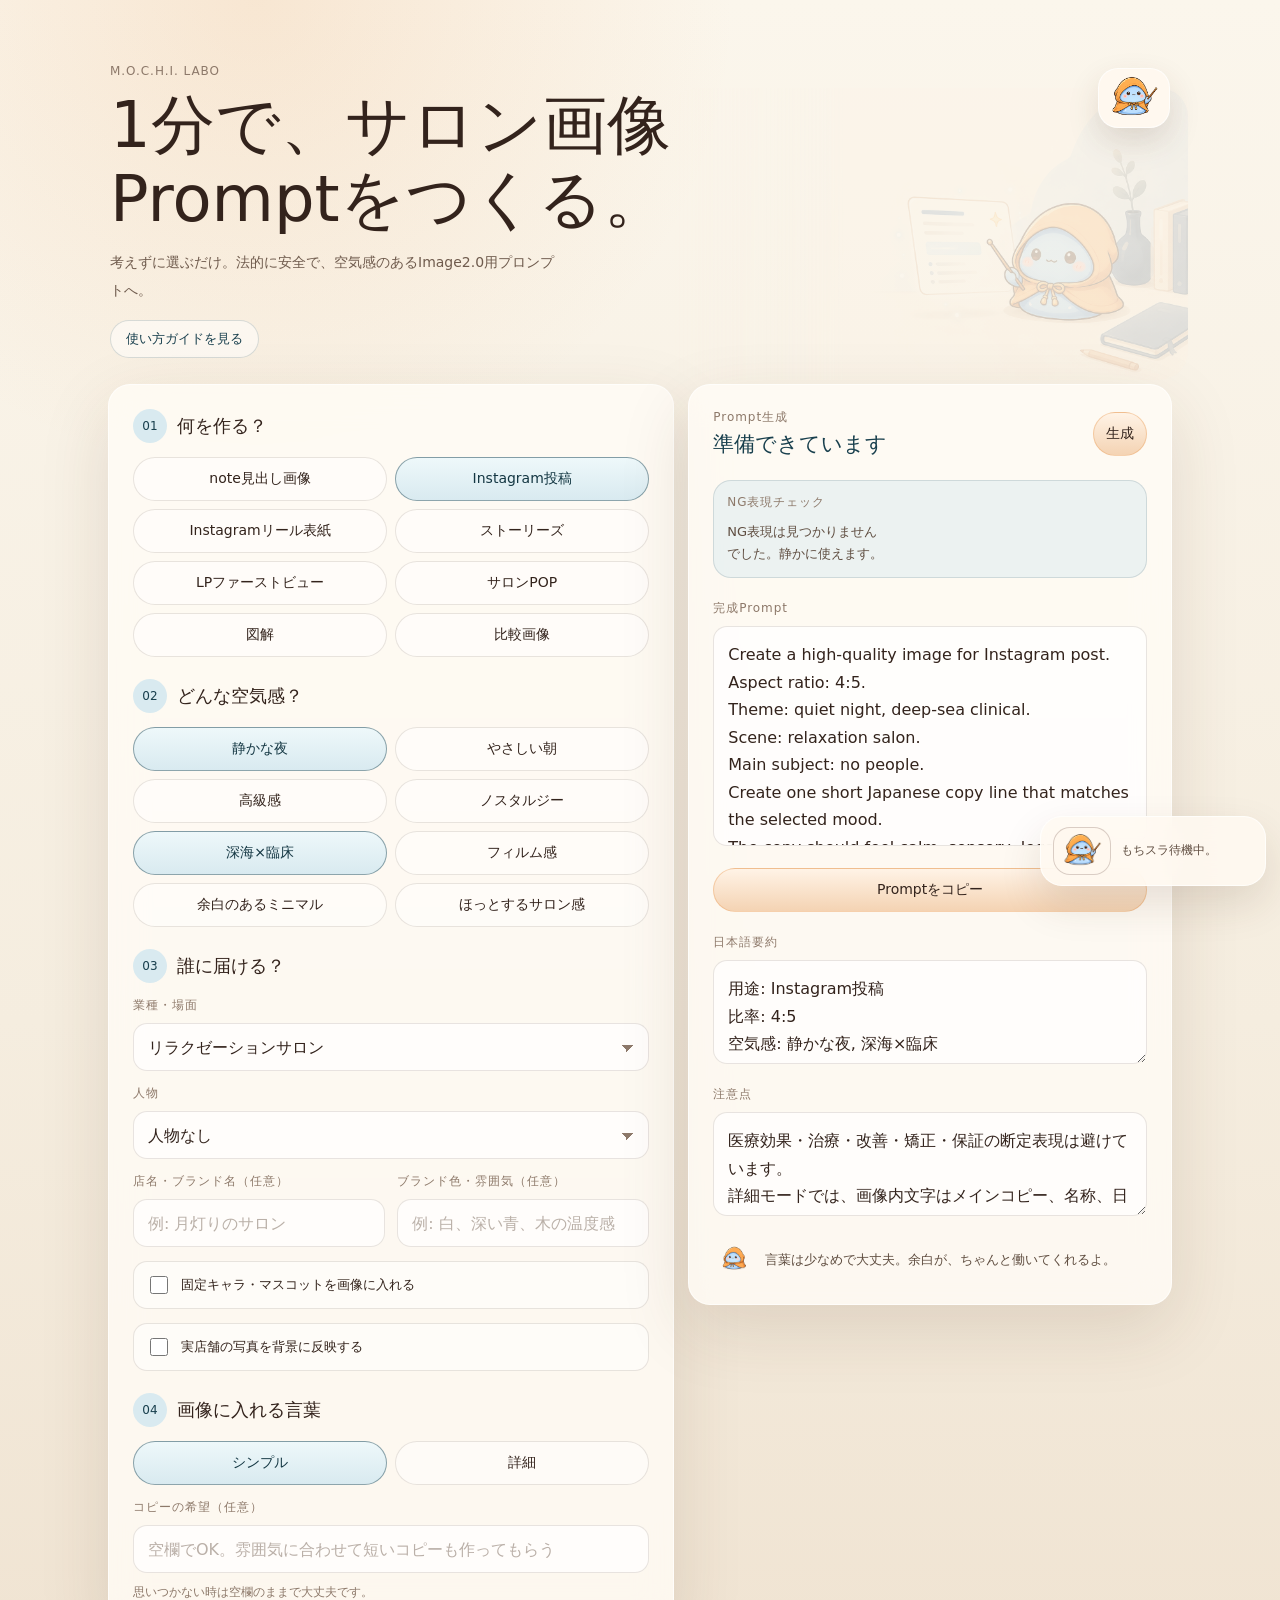
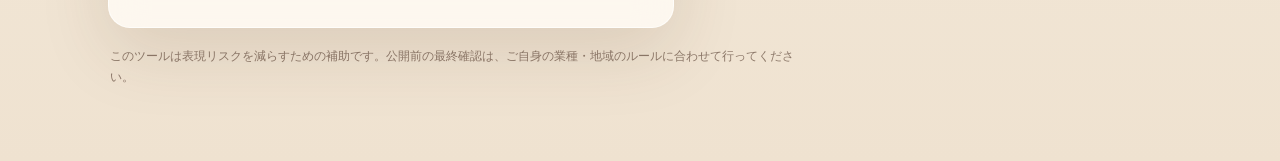
==== index.html @ 172a53a2 "Initial salon prompt maker" ====
<!doctype html>
<html lang="ja">
  <head>
    <meta charset="UTF-8" />
    <meta name="viewport" content="width=device-width, initial-scale=1.0" />
    <title>M.O.C.H.I. LABO Image2.0 Prompt Maker</title>
    <link rel="stylesheet" href="./styles.css" />
  </head>
  <body>
    <main class="app-shell">
      <header class="app-header">
        <div>
          <p class="eyebrow">M.O.C.H.I. LABO</p>
          <h1>1分で、サロン画像Promptをつくる。</h1>
          <p class="lead">考えずに選ぶだけ。法的に安全で、空気感のあるImage2.0用プロンプトへ。</p>
          <a class="guide-link" href="./guide.html">使い方ガイドを見る</a>
        </div>
        <div class="mochi-mark" aria-label="もちスラアイコン" role="img">
          <img src="./assets/mochi-icon-pointer.png" alt="" />
        </div>
      </header>

      <section class="workspace" aria-label="Image2.0 Prompt maker">
        <form class="panel maker-panel" id="promptForm">
          <section class="step">
            <div class="step-heading">
              <span>01</span>
              <h2>何を作る？</h2>
            </div>
            <div class="option-grid" data-group="useCase" data-mode="single"></div>
          </section>

          <section class="step">
            <div class="step-heading">
              <span>02</span>
              <h2>どんな空気感？</h2>
            </div>
            <div class="option-grid" data-group="mood" data-mode="multi"></div>
          </section>

          <section class="step">
            <div class="step-heading">
              <span>03</span>
              <h2>誰に届ける？</h2>
            </div>
            <label>
              <span>業種・場面</span>
              <select id="scene"></select>
            </label>
            <label>
              <span>人物</span>
              <select id="subject"></select>
            </label>
            <div class="detail-grid brand-fields">
              <label>
                <span>店名・ブランド名（任意）</span>
                <input id="brandName" type="text" placeholder="例: 月灯りのサロン" autocomplete="off" />
              </label>
              <label>
                <span>ブランド色・雰囲気（任意）</span>
                <input id="brandStyle" type="text" placeholder="例: 白、深い青、木の温度感" autocomplete="off" />
              </label>
            </div>
            <label class="check-row brand-fields">
              <input id="includeCharacter" type="checkbox" />
              <span>固定キャラ・マスコットを画像に入れる</span>
            </label>
            <label class="check-row brand-fields">
              <input id="useStorePhoto" type="checkbox" />
              <span>実店舗の写真を背景に反映する</span>
            </label>
            <div class="store-photo-note" id="storePhotoNote">
              <strong>もちスラより</strong>
              <p>生成前に、店舗の写真をチャッピーに一緒に添付してね。内装・入口・施術室など、使いたい背景がわかる1枚で大丈夫。</p>
            </div>
            <label class="brand-fields character-field">
              <span>固定キャラ・マスコットの説明</span>
              <input id="characterNote" type="text" placeholder="例: 小さな白い猫のキャラクターを案内役として自然に入れる" autocomplete="off" />
              <small>チェックした時だけPromptに入ります。もちスラはこのツールの案内役としてだけ表示します。</small>
            </label>
          </section>

          <section class="step">
            <div class="step-heading">
              <span>04</span>
              <h2>画像に入れる言葉</h2>
            </div>
            <div class="mode-switch" role="tablist" aria-label="入力モード">
              <button type="button" data-detail-mode="simple">シンプル</button>
              <button type="button" data-detail-mode="detail">詳細</button>
            </div>

            <label class="simple-fields">
              <span>コピーの希望（任意）</span>
              <input id="copyText" type="text" placeholder="空欄でOK。雰囲気に合わせて短いコピーも作ってもらう" autocomplete="off" />
              <small>思いつかない時は空欄のままで大丈夫です。</small>
            </label>

            <div class="detail-fields">
              <label>
                <span>目的</span>
                <select id="detailPurpose">
                  <option value="event">イベント告知</option>
                  <option value="menu">メニュー紹介</option>
                  <option value="campaign">キャンペーン</option>
                </select>
              </label>
              <div class="detail-grid">
                <label>
                  <span>タイトル / 名称</span>
                  <input id="detailTitle" type="text" placeholder="例: 夜のリセットケア" autocomplete="off" />
                </label>
                <label>
                  <span>日時 / 期間</span>
                  <input id="detailDate" type="text" placeholder="例: 5/20 - 5/31" autocomplete="off" />
                </label>
                <label>
                  <span>場所</span>
                  <input id="detailPlace" type="text" placeholder="例: 今泉 private salon" autocomplete="off" />
                </label>
                <label>
                  <span>価格 / 参加費</span>
                  <input id="detailPrice" type="text" placeholder="例: 60min 7,700円" autocomplete="off" />
                </label>
                <label>
                  <span>CTA</span>
                  <input id="detailCta" type="text" placeholder="例: DMでご予約ください" autocomplete="off" />
                </label>
                <label>
                  <span>注意事項</span>
                  <input id="detailNote" type="text" placeholder="例: 画像内は最小限、詳細は本文へ" autocomplete="off" />
                </label>
              </div>
            </div>
          </section>
        </form>

        <aside class="panel output-panel" aria-label="Prompt生成">
          <div class="output-top">
            <div>
              <p class="meta-label">Prompt生成</p>
              <strong id="statusText">準備できています</strong>
            </div>
            <button type="button" id="generateButton">生成</button>
          </div>

          <div class="warning-card" id="warningCard">
            <p class="meta-label">NG表現チェック</p>
            <div id="warningList"></div>
          </div>

          <label class="output-block">
            <span>完成Prompt</span>
            <textarea id="promptOutput" readonly></textarea>
          </label>
          <button class="copy-button" type="button" data-copy-target="promptOutput">Promptをコピー</button>

          <label class="output-block compact">
            <span>日本語要約</span>
            <textarea id="summaryOutput" readonly></textarea>
          </label>

          <label class="output-block compact">
            <span>注意点</span>
            <textarea id="noteOutput" readonly></textarea>
          </label>

          <div class="mochi-advice" id="mochiAdvice">
            <img class="mini-mochi" src="./assets/mochi-icon-smile.png" alt="" aria-hidden="true" />
            <p>言葉は少なめで大丈夫。余白が、ちゃんと働いてくれるよ。</p>
          </div>
        </aside>
      </section>
      <p class="legal-note">
        このツールは表現リスクを減らすための補助です。公開前の最終確認は、ご自身の業種・地域のルールに合わせて行ってください。
      </p>
    </main>

    <div class="floating-mochi" id="floatingMochi" aria-hidden="true">
      <div class="mochi-face">
        <img src="./assets/mochi-icon-pointer.png" alt="" />
      </div>
      <p id="floatingAdvice">もちスラ待機中。</p>
    </div>

    <script src="./app.js"></script>
  </body>
</html>
---- styles.css ----
:root {
  color-scheme: light;
  --bg: #f5eddf;
  --paper: rgba(255, 252, 246, 0.82);
  --paper-strong: #fffaf1;
  --ink: #33231c;
  --muted: #8d796a;
  --line: rgba(77, 55, 42, 0.13);
  --sea: #183f4d;
  --sea-soft: #d9eaf0;
  --orange: #e9a05d;
  --orange-soft: #f6d7bb;
  --blue: #9ed7ef;
  --shadow: rgba(76, 49, 27, 0.13);
  font-family:
    "Yu Gothic", "YuGothic", "Hiragino Kaku Gothic ProN", "Noto Sans JP",
    system-ui, sans-serif;
}

* {
  box-sizing: border-box;
}

body {
  min-height: 100vh;
  margin: 0;
  overflow-x: hidden;
  color: var(--ink);
  background:
    radial-gradient(circle at 20% 0%, rgba(233, 160, 93, 0.18), transparent 30rem),
    linear-gradient(180deg, #fbf6ec 0%, var(--bg) 58%, #efe2d0 100%);
}

body::before {
  position: fixed;
  inset: 0;
  pointer-events: none;
  content: "";
  opacity: 0.18;
  background-image: radial-gradient(rgba(51, 35, 28, 0.18) 0.6px, transparent 0.6px);
  background-size: 4px 4px;
  mix-blend-mode: multiply;
}

button,
input,
select,
textarea {
  font: inherit;
}

button {
  cursor: pointer;
}

.app-shell {
  width: 100%;
  max-width: 1120px;
  min-height: 100vh;
  margin: 0 auto;
  padding: 28px 16px 132px;
}

.app-header {
  position: relative;
  z-index: 0;
  display: block;
  padding: 14px 2px 26px;
}

.app-header::after {
  position: absolute;
  right: -16px;
  bottom: 4px;
  z-index: -1;
  width: min(76vw, 520px);
  aspect-ratio: 16 / 9;
  border-radius: 28px;
  background: url("./assets/mochi-hero-lab.png") right center / cover no-repeat;
  content: "";
  opacity: 0.18;
  mask-image: linear-gradient(90deg, transparent 0%, black 34%, black 100%);
}

.app-header > div:first-child,
.panel,
.option-grid button {
  min-width: 0;
}

.eyebrow,
.meta-label,
label span {
  margin: 0;
  color: var(--muted);
  font-size: 12px;
  letter-spacing: 0.08em;
}

h1 {
  max-width: calc(100% - 84px);
  margin: 10px 0 12px;
  font-size: clamp(31px, 9vw, 64px);
  font-weight: 500;
  line-height: 1.16;
  letter-spacing: 0;
  overflow-wrap: anywhere;
}

.lead {
  max-width: calc(100% - 84px);
  margin: 0;
  color: #6f5b4d;
  font-size: 14px;
  line-height: 2;
}

.guide-link {
  display: inline-flex;
  align-items: center;
  min-height: 38px;
  margin-top: 16px;
  padding: 0 15px;
  border: 1px solid rgba(24, 63, 77, 0.16);
  border-radius: 999px;
  color: var(--sea);
  background: rgba(255, 255, 255, 0.5);
  font-size: 13px;
  text-decoration: none;
}

.workspace {
  display: grid;
  gap: 14px;
}

.panel {
  border: 1px solid rgba(255, 255, 255, 0.65);
  border-radius: 22px;
  background: var(--paper);
  box-shadow: 0 24px 70px var(--shadow);
  backdrop-filter: blur(18px);
}

.maker-panel,
.output-panel {
  display: grid;
  gap: 22px;
  padding: 18px;
}

.step {
  display: grid;
  gap: 14px;
}

.step-heading {
  display: flex;
  align-items: center;
  gap: 10px;
}

.step-heading span {
  display: grid;
  width: 34px;
  height: 34px;
  place-items: center;
  border-radius: 50%;
  color: var(--sea);
  background: var(--sea-soft);
  font-size: 12px;
}

h2 {
  margin: 0;
  font-size: 18px;
  font-weight: 500;
}

label {
  display: grid;
  gap: 9px;
}

label small {
  color: var(--muted);
  font-size: 12px;
  line-height: 1.7;
}

.check-row {
  display: flex;
  align-items: center;
  gap: 10px;
  min-height: 48px;
  padding: 10px 12px;
  border: 1px solid var(--line);
  border-radius: 14px;
  background: rgba(255, 255, 255, 0.5);
}

.check-row input {
  width: 18px;
  min-height: 18px;
  accent-color: var(--sea);
}

.check-row span {
  color: var(--ink);
  font-size: 13px;
  letter-spacing: 0;
}

.character-field.is-hidden {
  display: none;
}

.store-photo-note {
  display: none;
  gap: 4px;
  padding: 12px 14px;
  border: 1px solid rgba(24, 63, 77, 0.16);
  border-radius: 16px;
  background: rgba(217, 234, 240, 0.46);
}

.store-photo-note.is-visible {
  display: grid;
}

.store-photo-note strong {
  color: var(--sea);
  font-size: 12px;
  font-weight: 600;
}

.store-photo-note p {
  margin: 0;
  color: #5f4d40;
  font-size: 13px;
  line-height: 1.75;
}

.guide-shell {
  max-width: 980px;
}

.guide-layout {
  display: grid;
  gap: 14px;
  margin-top: 14px;
}

.guide-panel {
  display: grid;
  gap: 16px;
  padding: 20px;
}

.guide-steps,
.guide-list {
  display: grid;
  gap: 12px;
}

.guide-steps section,
.guide-list div,
.guide-example {
  display: grid;
  gap: 8px;
  padding: 14px;
  border: 1px solid var(--line);
  border-radius: 16px;
  background: rgba(255, 255, 255, 0.42);
}

.guide-steps span {
  display: grid;
  width: 34px;
  height: 34px;
  place-items: center;
  border-radius: 50%;
  color: var(--sea);
  background: var(--sea-soft);
  font-size: 12px;
}

.guide-panel h2,
.guide-panel p,
.guide-list dt,
.guide-list dd,
.guide-example p {
  margin: 0;
}

.guide-panel h2 {
  font-size: 18px;
  font-weight: 500;
}

.guide-panel p,
.guide-list dd,
.guide-example p {
  color: #5f4d40;
  font-size: 14px;
  line-height: 1.9;
}

.guide-list dt {
  color: var(--sea);
  font-size: 14px;
  font-weight: 600;
}

.guide-side {
  align-content: start;
}

.guide-side img {
  width: 100%;
  max-height: 190px;
  border-radius: 18px;
  object-fit: cover;
  object-position: center;
}

.legal-note {
  max-width: 58em;
  margin: 18px 2px 0;
  color: var(--muted);
  font-size: 12px;
  line-height: 1.8;
}

input,
select,
textarea {
  width: 100%;
  border: 1px solid var(--line);
  border-radius: 14px;
  color: var(--ink);
  background: rgba(255, 255, 255, 0.68);
  outline: none;
}

input,
select {
  min-height: 48px;
  padding: 0 14px;
}

select {
  appearance: none;
  background:
    linear-gradient(45deg, transparent 50%, var(--muted) 50%) calc(100% - 20px) 52% / 7px 7px no-repeat,
    linear-gradient(135deg, var(--muted) 50%, transparent 50%) calc(100% - 15px) 52% / 7px 7px no-repeat,
    rgba(255, 255, 255, 0.68);
}

textarea {
  min-height: 220px;
  resize: vertical;
  padding: 14px;
  line-height: 1.72;
}

input:focus,
select:focus,
textarea:focus {
  border-color: rgba(24, 63, 77, 0.45);
}

.option-grid {
  display: grid;
  grid-template-columns: 1fr;
  gap: 8px;
}

.option-grid button,
.mode-switch button,
.copy-button,
#generateButton {
  min-height: 44px;
  padding: 0 12px;
  border: 1px solid var(--line);
  border-radius: 999px;
  color: var(--ink);
  background: rgba(255, 255, 255, 0.48);
  font-size: 14px;
}

.option-grid button.is-active,
.mode-switch button.is-active {
  border-color: rgba(24, 63, 77, 0.45);
  color: #143743;
  background: linear-gradient(180deg, #eef8fa, #d9eaf0);
}

.mode-switch {
  display: grid;
  grid-template-columns: 1fr 1fr;
  gap: 8px;
}

.detail-fields {
  display: none;
  gap: 14px;
}

body[data-mode="detail"] .detail-fields {
  display: grid;
}

body[data-mode="detail"] .simple-fields {
  display: none;
}

.detail-grid {
  display: grid;
  gap: 12px;
}

.output-top {
  display: grid;
  grid-template-columns: minmax(0, 1fr) auto;
  align-items: center;
  gap: 12px;
}

#statusText {
  display: block;
  margin-top: 4px;
  color: var(--sea);
  font-size: 21px;
  font-weight: 500;
}

#generateButton,
.copy-button {
  border-color: rgba(233, 160, 93, 0.42);
  background: linear-gradient(180deg, #fff3e6, #f4d3b3);
}

.warning-card {
  display: grid;
  gap: 10px;
  border: 1px solid rgba(24, 63, 77, 0.14);
  border-radius: 18px;
  padding: 13px;
  background: rgba(217, 234, 240, 0.5);
}

.warning-card.has-warning {
  border-color: rgba(194, 99, 67, 0.3);
  background: rgba(246, 215, 187, 0.48);
}

#warningList {
  display: grid;
  gap: 8px;
}

#warningList p {
  display: grid;
  grid-template-columns: minmax(0, 0.8fr) minmax(0, 1.2fr);
  gap: 8px;
  margin: 0;
  color: #5f4d40;
  font-size: 13px;
  line-height: 1.65;
}

#warningList strong {
  color: #8f3f2f;
  font-weight: 600;
}

.output-block {
  display: grid;
  gap: 9px;
}

.output-block.compact textarea {
  min-height: 104px;
}

.mochi-advice {
  display: grid;
  grid-template-columns: auto minmax(0, 1fr);
  gap: 10px;
  align-items: center;
  color: #5f4d40;
  font-size: 13px;
  line-height: 1.8;
}

.mochi-advice p {
  margin: 0;
}

.mochi-mark {
  position: absolute;
  top: 10px;
  left: min(calc(100% - 72px), 300px);
  display: none;
  width: 72px;
  height: 60px;
  overflow: hidden;
  border: 1px solid rgba(255, 255, 255, 0.72);
  border-radius: 20px;
  background: #fff8ef;
  box-shadow: 0 14px 32px rgba(76, 49, 27, 0.14);
}

.mochi-mark img,
.floating-mochi .mochi-face img {
  width: 100%;
  height: 100%;
  object-fit: cover;
  object-position: center;
}

.mini-mochi {
  width: 42px;
  height: 42px;
  border-radius: 15px;
  object-fit: cover;
}

.floating-mochi {
  position: fixed;
  right: 14px;
  bottom: 14px;
  z-index: 10;
  display: grid;
  grid-template-columns: auto minmax(0, 132px);
  gap: 10px;
  align-items: center;
  padding: 10px 12px;
  border: 1px solid rgba(255, 255, 255, 0.7);
  border-radius: 22px;
  background: rgba(255, 250, 241, 0.86);
  box-shadow: 0 18px 42px var(--shadow);
  backdrop-filter: blur(14px);
  pointer-events: none;
}

.floating-mochi .mochi-face {
  width: 58px;
  height: 48px;
  overflow: hidden;
  border: 1px solid rgba(86, 53, 42, 0.22);
  border-radius: 17px;
  background: #fff8ef;
}

.floating-mochi p {
  margin: 0;
  color: #5f4d40;
  font-size: 12px;
  line-height: 1.6;
}

.floating-mochi.is-worried .mochi-face {
  transform: rotate(-3deg);
}

::placeholder {
  color: rgba(102, 82, 67, 0.45);
}

@media (min-width: 760px) {
  .app-shell {
    padding: 50px 28px 72px;
  }

  .workspace {
    grid-template-columns: minmax(0, 0.96fr) minmax(360px, 0.82fr);
    align-items: start;
  }

  .option-grid {
    grid-template-columns: repeat(2, minmax(0, 1fr));
  }

  .app-header {
    display: grid;
    grid-template-columns: minmax(0, 1fr) auto;
    gap: 18px;
    align-items: start;
  }

  h1 {
    max-width: 12em;
  }

  .lead {
    max-width: 32em;
  }

  .mochi-mark {
    position: static;
    display: block;
    margin-top: 4px;
  }

  .output-panel {
    position: sticky;
    top: 24px;
  }

  .maker-panel,
  .output-panel {
    padding: 24px;
  }

  .detail-grid {
    grid-template-columns: repeat(2, minmax(0, 1fr));
  }
}

@media (max-width: 760px) {
  .floating-mochi {
    grid-template-columns: auto;
    padding: 8px;
    border-radius: 18px;
  }

  .floating-mochi p {
    display: none;
  }
}
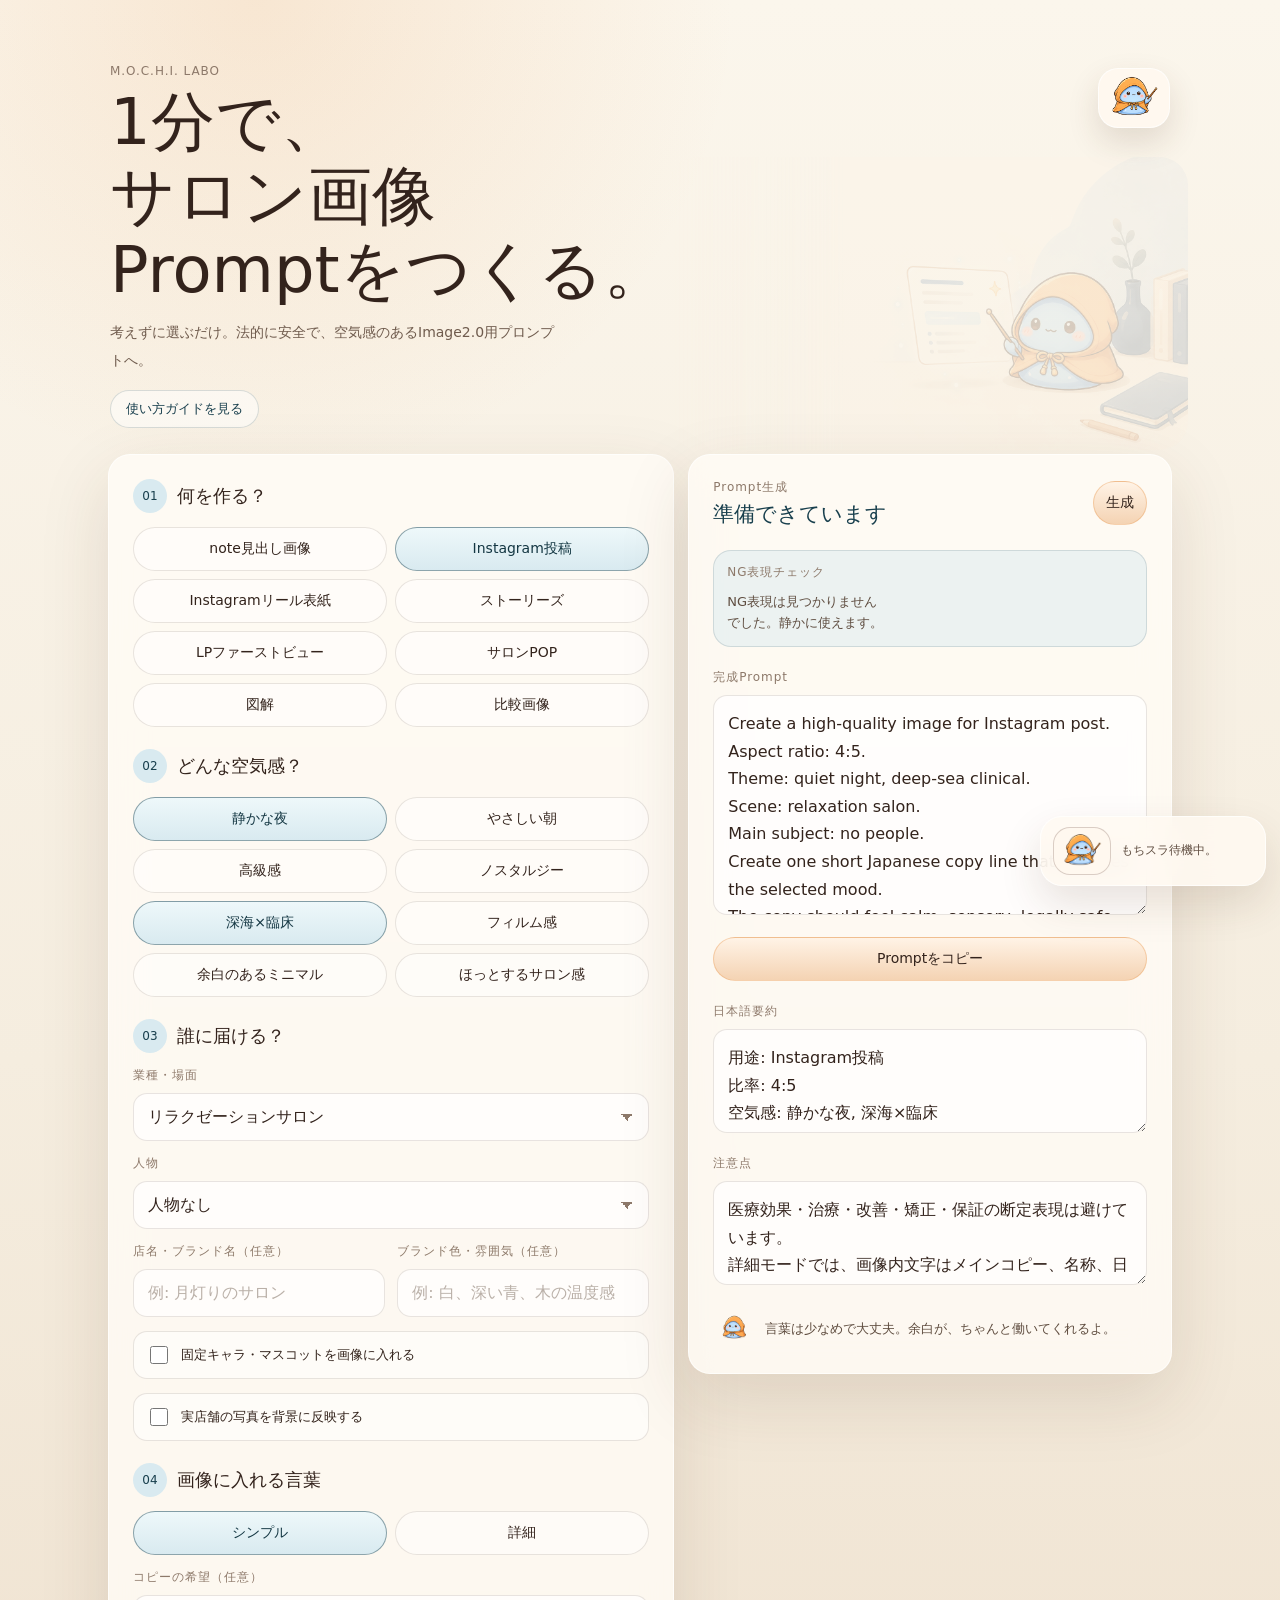
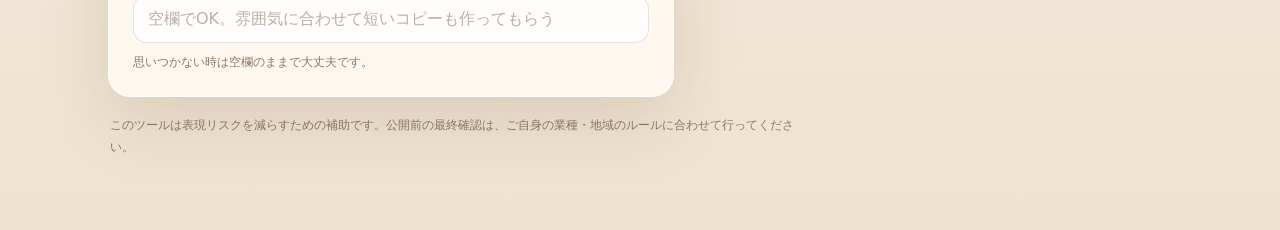
==== commit 22e7dc6b: "Polish mobile header title" ====
--- a/index.html
+++ b/index.html
@@ -11,7 +11,11 @@
       <header class="app-header">
         <div>
           <p class="eyebrow">M.O.C.H.I. LABO</p>
-          <h1>1分で、サロン画像Promptをつくる。</h1>
+          <h1 class="top-title">
+            <span>1分で、</span>
+            <span>サロン画像</span>
+            <span>Promptをつくる。</span>
+          </h1>
           <p class="lead">考えずに選ぶだけ。法的に安全で、空気感のあるImage2.0用プロンプトへ。</p>
           <a class="guide-link" href="./guide.html">使い方ガイドを見る</a>
         </div>
--- a/styles.css
+++ b/styles.css
@@ -100,11 +100,23 @@
 h1 {
   max-width: calc(100% - 84px);
   margin: 10px 0 12px;
-  font-size: clamp(31px, 9vw, 64px);
+  font-size: clamp(32px, 8.6vw, 64px);
   font-weight: 500;
   line-height: 1.16;
   letter-spacing: 0;
   overflow-wrap: anywhere;
+}
+
+.top-title {
+  display: grid;
+  gap: 0.08em;
+  max-width: 8.8em;
+  font-size: clamp(34px, 9vw, 64px);
+  line-height: 1.08;
+}
+
+.top-title span {
+  display: block;
 }
 
 .lead {
